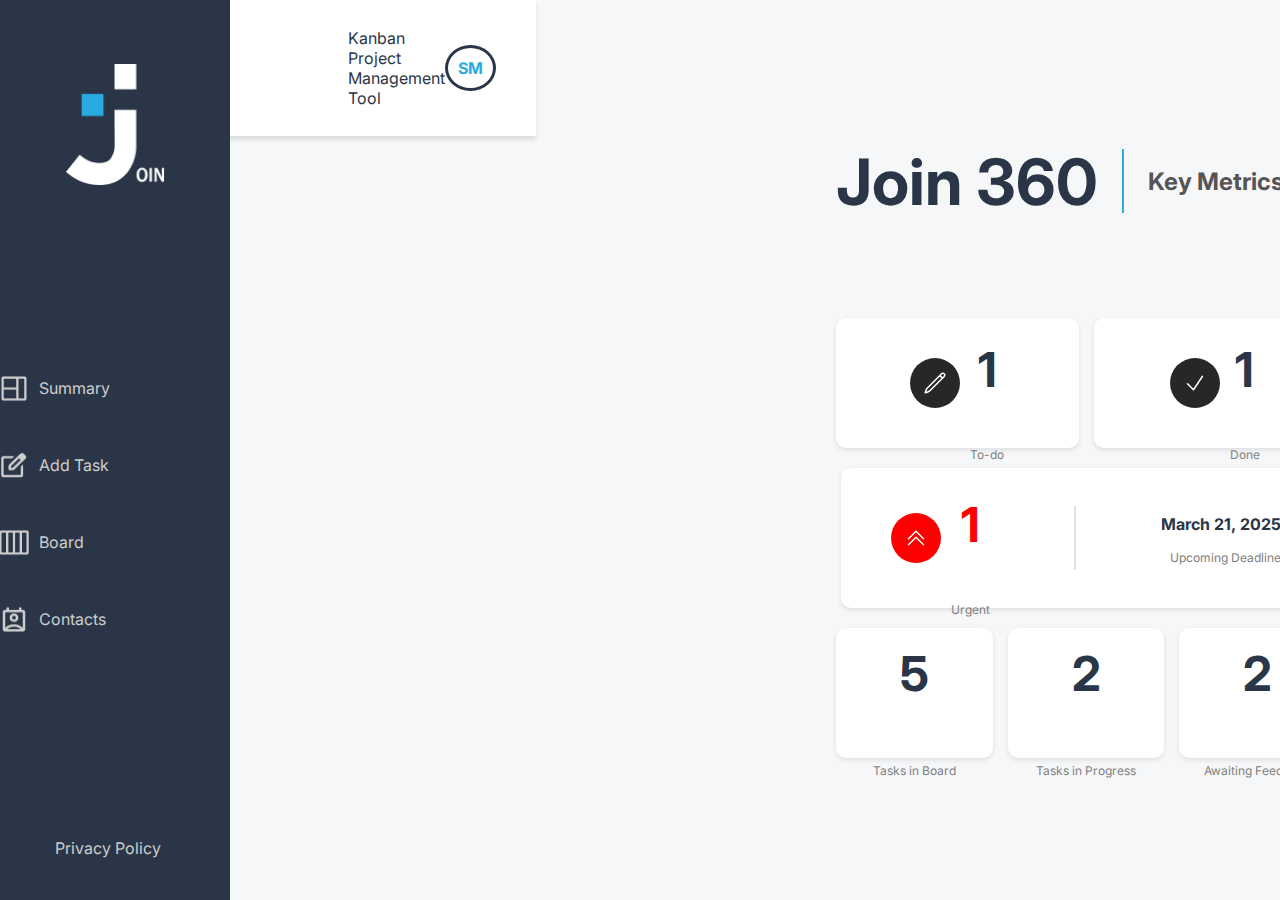
==== index.html @ a73465b0 "minor changes" ====
<!DOCTYPE html>
<html lang="en">
<head>
    <meta charset="UTF-8">
    <meta name="viewport" content="width=device-width, initial-scale=1.0">
    <link rel="stylesheet" href="./css/help.css" />
    <link rel="stylesheet" href="./css/add-task.css" />
    <link rel="stylesheet" href="./css/index.css" />
    <link rel="stylesheet" href="./css/navbar_header.css">
    <link rel="stylesheet" href="./css/global.css">
    <title>Summary user</title>
</head>
<body>
  <header class="header-general">
    <p>Kanban Project Management Tool</p>
    <p>
      <span
        class="header-icon light-blue"
        onclick="showSubMenu();preventBubbling(event)"
        >SM</span
      >
    </p>
    <div id="subMenu" class="subMenu dp-none"></div>
  </header>
    <nav class="frame-3">
        <img
          class="frame-3-icon"
          src="./assets/icons/join-main-logo.png"
          alt="Join Logo"
        />
        <div class="frame-3-menu">
          <div class="menu-btns">
            <img
              class="menu-icon"
              src="./assets/icons/icon-summary.png"
              alt="icon-summary"
            />
            <p>Summary</p>
          </div>
          <div class="menu-btns">
            <img
              class="menu-icon"
              src="./assets/icons/icon-add-task.png"
              alt="icon-add-task"
            />
            <p>Add Task</p>
          </div>
          <div class="menu-btns">
            <img
              class="menu-icon"
              src="./assets/icons/icon-board.png"
              alt="icon-board"
            />
            <p>Board</p>
          </div>
          <div class="menu-btns">
            <img
              class="menu-icon"
              src="./assets/icons/icon-contacts.png"
              alt="icon-contacts"
            />
            <p>Contacts</p>
          </div>
        </div>
        <div class="frame-22">
          <p class="frame-22-btns">Privacy Policy</p>
          <p class="frame-22-btns">Legal Notice</p>
        </div>
      </nav>
      <div class="add-task-content">
      <div  class="flex summary-user-header">
        <div>
            <h1>Join 360</h1>
        </div>
        <div class="span"></div>
        <div>
            <h2>Key Metrics at a Glance</h2>
        </div>
      </div>
      <div class="dashboard-flex">
       <div class="dashboard">
    <div class="row">
        <div class="card">
            <div class="icon"><svg class="svg" xmlns="http://www.w3.org/2000/svg" fill="none" viewBox="0 0 24 24" stroke-width="1.5" stroke="currentColor" class="size-6">
                <path stroke-linecap="round" stroke-linejoin="round" d="m16.862 4.487 1.687-1.688a1.875 1.875 0 1 1 2.652 2.652L6.832 19.82a4.5 4.5 0 0 1-1.897 1.13l-2.685.8.8-2.685a4.5 4.5 0 0 1 1.13-1.897L16.863 4.487Zm0 0L19.5 7.125" />
              </svg>
              </div>
            <div>
                <p class="number">1</p>
                <p class="label">To-do</p>
            </div>
        </div>
        <div class="card">
            <div class="icon"><svg xmlns="http://www.w3.org/2000/svg" fill="none" viewBox="0 0 24 24" stroke-width="1.5" stroke="currentColor" class="size-6">
                <path stroke-linecap="round" stroke-linejoin="round" d="m4.5 12.75 6 6 9-13.5" />
              </svg>
              </div>
            <div>
                <p class="number">1</p>
                <p class="label">Done</p>
            </div>
        </div>
    </div>

    <div class="row">
        <div class="card wide">
            <div class="left">
                <div class="icon-urgent"><svg xmlns="http://www.w3.org/2000/svg" fill="none" viewBox="0 0 24 24" stroke-width="1.5" stroke="currentColor" class="size-6">
                    <path stroke-linecap="round" stroke-linejoin="round" d="m4.5 18.75 7.5-7.5 7.5 7.5" />
                    <path stroke-linecap="round" stroke-linejoin="round" d="m4.5 12.75 7.5-7.5 7.5 7.5" />
                  </svg>
                  </div>
                <div>
                    <p class="number urgent">1</p>
                    <p class="label">Urgent</p>
                </div>
            </div>
            <div class="dashboard-span"></div>
            <div class="right">
                <p class="date">March 21, 2025</p>
                <p class="label">Upcoming Deadline</p>
            </div>
        </div>
    </div>

    <div class="row">
        <div class="card small">
            <p class="number">5</p>
            <p class="label">Tasks in Board</p>
        </div>
        <div class="card small">
            <p class="number">2</p>
            <p class="label">Tasks in Progress</p>
        </div>
        <div class="card small">
            <p class="number">2</p>
            <p class="label">Awaiting Feedback</p>
        </div>
    </div>
</div>
<div class="dashboard-greeting">
<p class="dashboard-p">Good morning,</p>
<p class="dashboard-name">Sofia Müller</p>
</div>
</div>
<script src="./js/global.js"></script>
</body>
</html>
---- css/help.css ----
/* Help Main */

.main-title-img {
  width: 37px;
  height: 37px;
  top: 225px;
  left: 1307px;
}

.main-title-img:hover {
  cursor: pointer;
  transform: scale(1.1);
}

.help-text-content {
  padding: 100px;
  margin: 100px;
  margin-left: 200px;
  padding-top: 50px;
}

.help-title-content {
  display: flex;
  justify-content: space-between;
  align-items: center;
}

h1 {
  font-size: 61px;
}

.nr {
  font-size: 27px;
  font-weight: 700;
}

td:nth-child(1) {
  width: 40px;
}
td {
  vertical-align: top;
  padding: 10px;
}
---- css/add-task.css ----
.add-task-content {
  display: flex;
  flex-direction: column;
  gap: 20px;
  padding: 100px;
  margin-left: 200px;
}

.separator {
  height: 424px;
  width: 0px;
  border: 1px solid #d1d1d1;
}

.add-task-form {
  display: flex;
  justify-content: space-between;
  align-items: flex-start;
  gap: 40px;
}

.add-task-1 {
  display: flex;
  flex-direction: column;
  gap: 30px;
}
.add-task-2 {
  display: flex;
  flex-direction: column;
  justify-content: space-evenly;
  gap: 30px;
}

.add-task-description {
  width: 440px;
  height: 120px;
  border: 1px solid #d1d1d1;
  border-radius: 10px;
  font-family: "Inter", "sans-serif";
  font-size: 18px;
  padding: 20px;
}

.frame-219,
.frame-39 {
  gap: 10px;
}

.assigned-to-section,
.add-category,
.add-subtask {
  display: flex;
  flex-direction: column;
}

.assigned-to-section,
.add-category {
  position: relative;
}

.subtask-img:hover {
  background-color: #0c2e6218;
  border-radius: 50%;
}

input {
  border: 1px solid #d1d1d1;
  border-radius: 10px;
}

.selection {
  font-family: "Inter", sans-serif;
  font-size: 20px;
  border: 1px solid #d1d1d1;
  border-radius: 10px;
  padding: 15px;
}

.selection.placeholder {
  color: #d1d1d1; /* Change this to your desired placeholder color */
}

.selection:not(.placeholder) {
  color: #2a3647; /* Change this to your desired selected option color */
}

.dropdown-img {
  width: 7.21px;
  height: 4.6px;
  position: absolute;
  top: 55px;
  right: 15px;
}
.dropdown-img {
  cursor: pointer;
}

input[type="text"],
input[type="date"] {
  color: #2a3647;
  font-size: 18px;
}

input[type="date"] {
  --webkit-text-fill-color: #d1d1d1;
}
input::placeholder {
  font-family: "Inter", sans-serif;
  font-size: 20px;
  color: #d1d1d1;
}

textarea:focus {
  outline: 2px solid #29abe2;
}

.add-task-content input:focus {
  border-color: #29abe2 !important; /* Change the border color to blue */
  outline: none;
  box-shadow: 0 0 0 1px #29abe2; /* Add a blue outline */
}

input,
textarea::placeholder {
  /* Chrome, Firefox, Opera, Safari 10.1+ */
  font-family: "Inter", sans-serif;
  opacity: 1; /* Firefox */
  font-size: 18px;
  color: #d1d1d1;
  padding: 15px;
}

textarea::placeholder {
  padding: 0px;
}

input,
textarea:-ms-input-placeholder {
  /* Internet Explorer 10-11 */
  font-family: "Inter", sans-serif;
  font-size: 18px;
  color: #d1d1d1;
}

input,
textarea::-ms-input-placeholder {
  /* Microsoft Edge */
  font-family: "Inter", sans-serif;
  font-size: 18px;
  color: #d1d1d1;
}

.frame-219 {
  display: flex;
  flex-direction: column;
}

.select-priority {
  display: flex;
  flex-direction: column;
}

.priority-btns {
  display: flex;
  gap: 16px;
  justify-content: space-evenly;
  width: 440px;
  height: 56px;
}
.priority-btn {
  justify-content: center;
  align-items: center;
  display: flex;
  gap: 8px;
  border-radius: 10px;
  border: 1px solid #d1d1d1;
  padding: 16px 10px 16px 10px;
  width: 136px;
  height: 56px;
}

.priority-img {
  width: 20px;
  height: 14.5px;
}

.priority-btn:hover {
  cursor: pointer;
  box-shadow: 0px 4px 0px 0px #0000001a;
}
.red {
  color: red;
}

.add-subtask-img {
  height: 14px;
  width: 14px;
  position: absolute;
  top: 50px;
  right: 12px;
}

.add-subtask-img:hover {
  cursor: pointer;
}

.add-subtask {
  position: relative;
}

.add-date-img {
  height: 24px;
  width: 24px;
  position: absolute;
  top: 30px;
  right: 20px;
}

.add-date-img:hover {
  cursor: pointer;
}

.add-date {
  position: relative;
}

input[type="date"]::-webkit-calendar-picker-indicator {
  background: url(/assets/icons/calendar.svg);
  cursor: pointer;
}

.dp-none {
  display: none;
}

.cancel-task-img,
.accept-task-img {
  height: 22px;
  width: 22px;
  cursor: pointer;
}

.small-separator {
  height: 24px;
  width: 0px;
  border: 1px solid #d1d1d1;
}

.cancel-or-accept {
  display: flex;
  position: absolute;
  top: 45px;
  right: 10px;
  gap: 4px;
}

.form-footer {
  display: flex;
  justify-content: space-between;
  align-items: flex-end;
}
.form-btns {
  display: flex;
  gap: 16px;
}

.form-btn {
  display: flex;
  justify-content: center;
  align-items: center;
  gap: 5px;
  border-radius: 10px;
  padding: 16px;
  font-size: 21px;
}
.form-btn-img {
  width: 24px;
  height: 24px;
}

.clear-hover {
  width: 24px;
  height: 24px;
}
.form-btn:hover {
  cursor: pointer;
  box-shadow: 0px 4px 0px 0px #0000001a;
}
.clear-btn {
  display: flex;
  border: 1px solid #2a3647;
}
.clear-btn:hover {
  color: #29abe2;
  border: 1px solid #29abe2;
}
.create-btn {
  color: #ffffff;
  display: flex;
  background-color: #2a3647;
  transition: background-color 100ms ease-in-out;
}
.create-btn:hover {
  background-color: #29abe2;
}

.added-to-board-msg {
  display: flex;
  justify-content: space-evenly;
  align-items: center;
  background-color: #2a3647;
  color: #ffffff;
  border-radius: 20px;
  width: 326px;
  height: 74px;
  box-shadow: 0px 4px 0px 0px rgb(0, 0, 0, 0.1);
  position: fixed;
  left: 50vw;
  top: 50%;
  transform: translate(-50%, -50%);
  animation: myanimation 0.15s forwards;
  z-index: 9999; /* Animation duration and forwards to keep the end position */
}

@keyframes myanimation {
  0% {
    transform: translate(
      -50%,
      100vh
    ); /* Start from the bottom of the viewport */
  }
  100% {
    transform: translate(-50%, -50%); /* Move to the middle of the viewport */
  }
}

.drop-down-contact-list {
  width: 440px;
  height: 180px;
  position: absolute;
  background-color: #ffffff;
  top: 82px;
  z-index: 9999;
  border-radius: 10px;
  overflow-y: scroll;
}

.contact,
.category {
  display: flex;
  align-items: center;
  justify-content: space-between;
  gap: 20px;
}

.contactListElement:hover,
.categoryListElement:hover {
  background-color: #d1d1d1;
  cursor: pointer;
}

.contactListElement,
.categoryListElement {
  background-color: white;
  color: black;
  display: flex;
  align-items: center;
  justify-content: space-between;
  padding: 2px 38px 2px 18px;
  border-radius: 8px;
}
.categoryListElement {
  height: 44px;
}

.avatar {
  background-color: #29abe2;
  border: 2px solid white;
  color: white;
}

.contact span:nth-of-type(1) {
  display: flex;
  justify-content: center;
  align-items: center;
  width: 40px;
  height: 40px;
  padding: 0;
  border-radius: 50%;
}

#selected-avatars {
  display: flex;
  gap: 6px;
}
.selected-avatar {
  display: flex;
  justify-content: center;
  align-items: center;
  color: white;
  background-color: #29abe2;
  width: 18px;
  height: 18px;
  border-radius: 50%;
  padding: 16px;
  font-size: 13px;
}

.drop-down-category-list {
  width: 440px;
  height: 120px;
  position: absolute;
  background-color: #ffffff;
  top: 82px;
  z-index: 9999;
  border-radius: 10px;
  overflow-y: scroll;
}

.requiredText {
  font-size: 13px;
}
---- css/index.css ----
body {
  background-color: rgb(246, 245, 245);
}

header {
  background-color: white;
}

h1 {
  font-size: 64px;
}

h2 {
  color: rgb(86, 84, 84);
}

.flex {
  display: flex;
}

.span {
  height: 64px;
  width: 2px;
  background-color: rgb(45, 172, 228);
  margin: 0 24px 0 24px;
}

.summary-user-header {
  align-items: center;
}

.dashboard {
  display: flex;
  flex-direction: column;
  align-items: center;
  width: 500px;
  height: 300px;
  gap: 20px;
  margin-top: 32px;
}

.row {
  display: flex;
  justify-content: center;
  gap: 15px;
  width: 100%;
}

.card {
  display: flex;
  align-items: center;
  background: white;
  padding: 15px;
  border-radius: 10px;
  box-shadow: 0 2px 5px rgba(0, 0, 0, 0.1);
  width: 215px;
  height: 100px;
  justify-content: center;
}

.card.wide {
  width: 450px;
  justify-content: space-around;
  padding: 20px;
}

.card.small {
  max-width: 140px;
  display: flex;
  flex-direction: column;
}

.left {
  display: flex;
  align-items: center;
}

.right {
  text-align: right;
}

.icon {
  width: 50px;
  height: 50px;
  display: flex;
  align-items: center;
  justify-content: center;
  font-size: 18px;
  background: #272727;
  border-radius: 50%;
  margin-right: 10px;
}

.number {
  font-size: 48px;
  font-weight: bold;
  text-align: center;
}

.label {
  font-size: 12px;
  color: gray;
}

.urgent {
  color: red;
}

.date {
  font-weight: bold;
}

.dashboard-flex {
  display: flex;
  align-items: center;
}

.dashboard-p {
  font-size: 36px;
  font-weight: bold;
}

.dashboard-name {
  color: rgb(37, 150, 190);
  font-size: 48px;
  font-weight: bold;
}

.dashboard-span {
  height: 64px;
  width: 2px;
  background-color: rgb(224, 224, 224);
  margin: 0 24px 0 24px;
}

.dashboard-greeting {
  margin-left: 32px;
}

svg {
  height: 24px;
  color: white;
}

.icon-urgent {
  width: 50px;
  height: 50px;
  display: flex;
  align-items: center;
  justify-content: center;
  font-size: 18px;
  background: red;
  border-radius: 50%;
  margin-right: 10px;
}
---- css/navbar_header.css ----
/* Navbar */

.frame-3 {
  width: 230px;
  background-color: #2a3647;
  display: flex;
  flex-direction: column;
  align-items: center;
  justify-content: space-between;
  position: fixed;
  top: 0;
  height: 100vh;
  padding-top: 64px;
  padding-bottom: 64px;
}

.frame-3-icon {
  width: 100px;
  height: 121px;
}

.frame-3-menu {
  display: flex;
  flex-direction: column;
  gap: 15px;
}

.menu-btns {
  display: flex;
  align-items: center;
  gap: 10px;
  color: #cdcdcd;
  height: 46px;
  width: 232px;
  padding: 8px 56px;
}

.menu-btns:hover {
  cursor: pointer;
  background-color: #3e5779;
}

.menu-icon {
  width: 30px;
  height: 30px;
}

.frame-22 {
  width: 100%;
  display: flex;
  flex-direction: column;
  align-items: center;
  gap: 8px;
}
.frame-22-btns {
  width: 121px;
  height: 35px;
  color: #cdcdcd;
}

.frame-22-btns:hover {
  cursor: pointer;
  color: #29abe2;
  transform: scale(1.05);
  font-weight: 700;
}

.subMenu {
  background-color: #2a3647;
  width: 150px;
  height: 158px;
  position: absolute;
  top: 110px;
  right: 40px;
  border-top-left-radius: 20px;
  border-bottom-right-radius: 20px;
  border-bottom-left-radius: 20px;
  padding: 10px;
  display: flex;
  flex-direction: column;
  justify-content: space-around;
}

.subMenu-btns {
  padding: 10px;
  color: #cdcdcd;
}
.subMenu-btns:hover {
  cursor: pointer;
  background-color: #2a3d59;
}

.dp-none {
  display: none;
}

.subMenu {
  animation-duration: 0.25s;
  animation-name: slide-in;
}

@keyframes slide-in {
  from {
    top: 110px;
    right: -280px;
  }

  to {
    top: 110px;
    right: 40px;
  }
}

/* Header  */

.header-general {
  display: flex;
  justify-content: space-between;
  height: 96px;
  padding: 20px 40px 20px 348px;
  align-items: center;
  box-shadow: 0px 4px 4px 0px rgba(0, 0, 0, 0.1);
}

.header-icon {
  border: 3px solid #2a3647;
  border-radius: 50%;
  padding: 10px;
  font-weight: 700;
}

.header-icon:hover {
  cursor: pointer;
  background-color: #7d7f8149;
}

.light-blue {
  color: #29abe2;
}

.header-left {
  display: flex;
  align-items: center;
  gap: 20px;
}

.help-icon {
  width: 20px;
  height: 20px;
}

.help-icon:hover {
  cursor: pointer;
  transform: scale(1.1);
}
---- css/global.css ----
/* global.css – Gemeinsame Stile für alle Seiten */

@import url("https://fonts.googleapis.com/css2?family=Inter:wght@400;600;700&display=swap");
@import url("https://cdnjs.cloudflare.com/ajax/libs/font-awesome/6.4.0/css/all.min.css");

body {
  margin: 0;
  font-family: "Inter", sans-serif;
  display: flex;
  height: 100vh;
  background-color: #f6f7f8;
  color: #2a3647;
}

.sidebar {
  width: 232px;
  background-color: #2a3647;
  color: white;
  display: flex;
  flex-direction: column;
  justify-content: space-between;
  padding: 32px 24px;
  position: fixed;
  height: 100vh;
}

.sidebar .logo {
  font-size: 48px;
  font-weight: bold;
  line-height: 0.9;
}

.sidebar nav {
  display: flex;
  flex-direction: column;
  gap: 24px;
  margin-top: 80px;
}

.sidebar nav a {
  text-decoration: none;
  color: white;
  font-size: 16px;
  padding: 8px 0 8px 16px;
  border-left: 4px solid transparent;
  transition: all 0.2s ease-in-out;
  display: flex;
  align-items: center;
  gap: 8px;
}

.sidebar nav a:hover,
.sidebar nav a.active {
  color: #29abe2;
  border-left: 4px solid #29abe2;
  background-color: rgba(255, 255, 255, 0.05);
}

.sidebar nav .icon {
  width: 20px;
  height: 20px;
  font-size: 20px;
}

.sidebar .legal {
  display: flex;
  flex-direction: column;
  gap: 8px;
}

.sidebar .legal a {
  color: white;
  font-size: 12px;
  text-decoration: none;
  opacity: 0.6;
}

.main-content {
  margin-left: 296px; /* 232px (Sidebar-Breite) + 64px (Abstand) */
  flex: 1;
  display: flex;
  flex-direction: column;
  height: 100vh;
  overflow-x: hidden;
}

.topbar {
  display: flex;
  justify-content: space-between;
  align-items: center;
  padding: 24px 64px; /* Angepasster Padding für mehr Abstand */
  border-bottom: 1px solid #ddd;
  background-color: white;
}

.header-content {
  display: flex;
  flex-direction: column;
}

.header-label {
  font-size: 14px;
  color: #4a4a4a;
}

.topbar h1 {
  font-size: 32px;
  font-weight: 700;
  margin: 0;
}

.modal {
  position: fixed;
  inset: 0;
  background-color: rgba(0, 0, 0, 0.3);
  display: flex;
  align-items: center;
  justify-content: center;
}

.modal.hidden {
  display: none;
}

.modal-content {
  background-color: white;
  border-radius: 12px;
  padding: 32px;
  width: 500px;
  box-shadow: 0 8px 16px rgba(0, 0, 0, 0.2);
}

.modal-content button {
  cursor: pointer;
  border: unset; /* Checklist: Kein Standard-Border */
}

.user-badge {
  color: white;
  border-radius: 50%;
  width: 40px;
  height: 40px;
  display: flex;
  justify-content: center;
  align-items: center;
  font-size: 16px;
}

.user-badge.large {
  width: 60px;
  height: 60px;
  font-size: 24px;
}

/* Farben für User-Badges basierend auf Anfangsbuchstaben */
.user-badge.a {
  background-color: #ff6f61;
}
.user-badge.b {
  background-color: #6b5b95;
}
.user-badge.c {
  background-color: #88b04b;
}
.user-badge.d {
  background-color: #f7cac9;
}
.user-badge.e {
  background-color: #92a8d1;
}
.user-badge.f {
  background-color: #f4a261;
}
.user-badge.g {
  background-color: #955251;
}
.user-badge.h {
  background-color: #b565a7;
}
.user-badge.i {
  background-color: #009b77;
}
.user-badge.j {
  background-color: #dd4124;
}
.user-badge.k {
  background-color: #45b8ac;
}
.user-badge.l {
  background-color: #efc050;
}
.user-badge.m {
  background-color: #5b5ea6;
}
.user-badge.n {
  background-color: #9b2335;
}
.user-badge.o {
  background-color: #dfcfbe;
}
.user-badge.p {
  background-color: #55b4b0;
}
.user-badge.q {
  background-color: #e15d44;
}
.user-badge.r {
  background-color: #7fcdcd;
}
.user-badge.s {
  background-color: #bc243c;
}
.user-badge.t {
  background-color: #c3447a;
}
.user-badge.u {
  background-color: #98b4d4;
}
.user-badge.v {
  background-color: #f7b7a3;
}
.user-badge.w {
  background-color: #6a5acd;
}
.user-badge.x {
  background-color: #e6b800;
}
.user-badge.y {
  background-color: #5e2a84;
}
.user-badge.z {
  background-color: #d4a5a5;
}

/* Responsiveness */
@media (max-width: 768px) {
  .sidebar {
    width: 100%;
    height: auto;
    position: relative;
  }

  .main-content {
    margin-left: 0;
  }
}
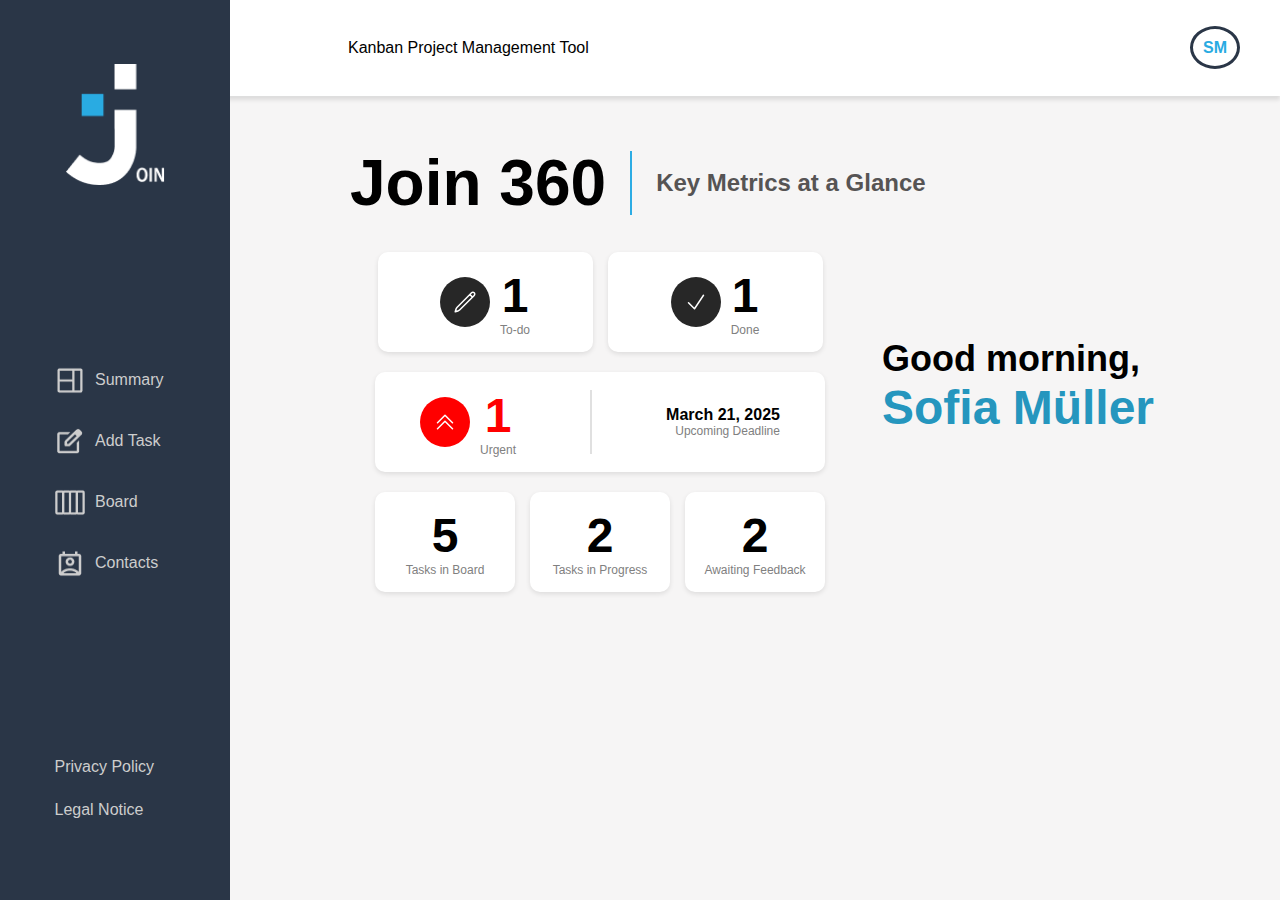
==== commit 27d9b6d4: "Überarbeitung Header/Sidebar und index.html" ====
--- a/index.html
+++ b/index.html
@@ -3,14 +3,12 @@
 <head>
     <meta charset="UTF-8">
     <meta name="viewport" content="width=device-width, initial-scale=1.0">
-    <link rel="stylesheet" href="./css/help.css" />
-    <link rel="stylesheet" href="./css/add-task.css" />
-    <link rel="stylesheet" href="./css/index.css" />
     <link rel="stylesheet" href="./css/navbar_header.css">
-    <link rel="stylesheet" href="./css/global.css">
+    <link rel="stylesheet" href="./css/global_Dora.css">
+    <link rel="stylesheet" href="./css/index.css">
     <title>Summary user</title>
 </head>
-<body>
+<body onload="loadData()">
   <header class="header-general">
     <p>Kanban Project Management Tool</p>
     <p>
@@ -29,31 +27,31 @@
           alt="Join Logo"
         />
         <div class="frame-3-menu">
-          <div class="menu-btns">
+          <a href="index.html"><div class="menu-btns">
             <img
               class="menu-icon"
               src="./assets/icons/icon-summary.png"
               alt="icon-summary"
             />
             <p>Summary</p>
-          </div>
-          <div class="menu-btns">
+          </div></a>
+          <a href="add-task.html"><div class="menu-btns">
             <img
               class="menu-icon"
               src="./assets/icons/icon-add-task.png"
               alt="icon-add-task"
             />
             <p>Add Task</p>
-          </div>
-          <div class="menu-btns">
+          </div></a>
+          <a href="board.html"><div class="menu-btns">
             <img
               class="menu-icon"
               src="./assets/icons/icon-board.png"
               alt="icon-board"
             />
             <p>Board</p>
-          </div>
-          <div class="menu-btns">
+          </div></a>
+          <a href="contacts.html"><div class="menu-btns">
             <img
               class="menu-icon"
               src="./assets/icons/icon-contacts.png"
@@ -61,10 +59,10 @@
             />
             <p>Contacts</p>
           </div>
-        </div>
+        </div></a>
         <div class="frame-22">
-          <p class="frame-22-btns">Privacy Policy</p>
-          <p class="frame-22-btns">Legal Notice</p>
+          <a href="privacy-policy.html"><p class="frame-22-btns">Privacy Policy</p></a>
+          <a href="legal-notice.html"><p class="frame-22-btns">Legal Notice</p></a>
         </div>
       </nav>
       <div class="add-task-content">
@@ -143,6 +141,6 @@
 <p class="dashboard-name">Sofia Müller</p>
 </div>
 </div>
-<script src="./js/global.js"></script>
+<script src="./js/index.js"></script>
 </body>
 </html>
--- a/css/navbar_header.css
+++ b/css/navbar_header.css
@@ -117,6 +117,7 @@
   display: flex;
   justify-content: space-between;
   height: 96px;
+  width: 100%;
   padding: 20px 40px 20px 348px;
   align-items: center;
   box-shadow: 0px 4px 4px 0px rgba(0, 0, 0, 0.1);
--- a/css/global_Dora.css
+++ b/css/global_Dora.css
@@ -0,0 +1,75 @@
+/* @font-face {
+  font-family: "Inter";
+  src: url(/fonts/Inter/Inter_18pt-Regular.ttf);
+} */
+
+* {
+  scroll-behavior: smooth;
+  box-sizing: border-box;
+  margin: 0;
+  text-decoration: none;
+}
+
+html,
+body {
+  height: 100%;
+  margin: 0;
+}
+
+body {
+  font-family: "Inter", sans-serif;
+  height: 100vh;
+  overflow-x: hidden;
+}
+
+h1 {
+  font-size: 61px;
+}
+
+/*General - Submenu*/
+
+.subMenu {
+  background-color: #2a3647;
+  width: 150px;
+  height: 158px;
+  position: absolute;
+  top: 110px;
+  right: 40px;
+  border-top-left-radius: 20px;
+  border-bottom-right-radius: 20px;
+  border-bottom-left-radius: 20px;
+  padding: 10px;
+  display: flex;
+  flex-direction: column;
+  justify-content: space-around;
+}
+
+.subMenu-btns {
+  padding: 10px;
+  color: #cdcdcd;
+}
+.subMenu-btns:hover {
+  cursor: pointer;
+  background-color: #2a3d59;
+}
+
+.dp-none {
+  display: none;
+}
+
+.subMenu {
+  animation-duration: 0.25s;
+  animation-name: menu;
+}
+
+@keyframes menu {
+  from {
+    top: 110px;
+    right: -280px;
+  }
+
+  to {
+    top: 110px;
+    right: 40px;
+  }
+}
--- a/css/index.css
+++ b/css/index.css
@@ -1,155 +1,161 @@
 body {
-  background-color: rgb(246, 245, 245);
-}
+     background-color: rgb(246, 245, 245);
+ }
+ 
+ header {
+     background-color: white;
+ }
+ 
+ h1 {
+     font-size: 64px;
+ }
+ 
+ h2 {
+     color: rgb(86, 84, 84);
+ }
+ 
+ .flex {
+     display: flex;
+ }
+ 
+ .span {
+     height: 64px;
+     width: 2px;
+     background-color: rgb(45,172,228);
+     margin: 0 24px 0 24px;
+ }
+ 
+ .summary-user-header {
+     align-items: center;
+ }
+ 
+ .dashboard {
+     display: flex;
+     flex-direction: column;
+     align-items: center;
+     width: 500px;
+     height: 300px;
+     gap: 20px;
+     margin-top: 32px;
+ }
 
-header {
-  background-color: white;
-}
-
-h1 {
-  font-size: 64px;
-}
-
-h2 {
-  color: rgb(86, 84, 84);
-}
-
-.flex {
-  display: flex;
-}
-
-.span {
-  height: 64px;
-  width: 2px;
-  background-color: rgb(45, 172, 228);
-  margin: 0 24px 0 24px;
-}
-
-.summary-user-header {
-  align-items: center;
-}
-
-.dashboard {
-  display: flex;
-  flex-direction: column;
-  align-items: center;
-  width: 500px;
-  height: 300px;
-  gap: 20px;
-  margin-top: 32px;
-}
-
-.row {
-  display: flex;
-  justify-content: center;
-  gap: 15px;
-  width: 100%;
-}
-
-.card {
-  display: flex;
-  align-items: center;
-  background: white;
-  padding: 15px;
-  border-radius: 10px;
-  box-shadow: 0 2px 5px rgba(0, 0, 0, 0.1);
-  width: 215px;
-  height: 100px;
-  justify-content: center;
-}
-
-.card.wide {
-  width: 450px;
-  justify-content: space-around;
-  padding: 20px;
-}
-
-.card.small {
-  max-width: 140px;
-  display: flex;
-  flex-direction: column;
-}
-
-.left {
-  display: flex;
-  align-items: center;
-}
-
-.right {
-  text-align: right;
-}
-
-.icon {
-  width: 50px;
-  height: 50px;
-  display: flex;
-  align-items: center;
-  justify-content: center;
-  font-size: 18px;
-  background: #272727;
-  border-radius: 50%;
-  margin-right: 10px;
-}
-
-.number {
-  font-size: 48px;
-  font-weight: bold;
-  text-align: center;
-}
-
-.label {
-  font-size: 12px;
-  color: gray;
-}
-
-.urgent {
-  color: red;
-}
-
-.date {
-  font-weight: bold;
-}
-
-.dashboard-flex {
-  display: flex;
-  align-items: center;
-}
-
-.dashboard-p {
-  font-size: 36px;
-  font-weight: bold;
-}
-
-.dashboard-name {
-  color: rgb(37, 150, 190);
-  font-size: 48px;
-  font-weight: bold;
-}
-
-.dashboard-span {
-  height: 64px;
-  width: 2px;
-  background-color: rgb(224, 224, 224);
-  margin: 0 24px 0 24px;
-}
-
-.dashboard-greeting {
-  margin-left: 32px;
-}
-
-svg {
-  height: 24px;
-  color: white;
-}
-
-.icon-urgent {
-  width: 50px;
-  height: 50px;
-  display: flex;
-  align-items: center;
-  justify-content: center;
-  font-size: 18px;
-  background: red;
-  border-radius: 50%;
-  margin-right: 10px;
-}
+ .add-task-content {
+  margin-left: 350px;
+  margin-top: 50px;
+ }
+ 
+ .row {
+     display: flex;
+     justify-content: center;
+     gap: 15px;
+     width: 100%;
+ }
+ 
+ .card {
+     display: flex;
+     align-items: center;
+     background: white;
+     padding: 15px;
+     border-radius: 10px;
+     box-shadow: 0 2px 5px rgba(0, 0, 0, 0.1);
+     width: 215px;
+     height: 100px;
+     justify-content: center;
+ }
+ 
+ .card.wide {
+     width: 450px;
+     justify-content: space-around;
+     padding: 20px;
+ }
+ 
+ .card.small {
+     max-width: 140px;
+     display: flex;
+     flex-direction: column;
+ }
+ 
+ .left {
+     display: flex;
+     align-items: center;
+ }
+ 
+ .right {
+     text-align: right;
+ }
+ 
+ .icon {
+     width: 50px;
+     height: 50px;
+     display: flex;
+     align-items: center;
+     justify-content: center;
+     font-size: 18px;
+     background: #272727;
+     border-radius: 50%;
+     margin-right: 10px;
+ }
+ 
+ .number {
+     font-size: 48px;
+     font-weight: bold;
+     text-align: center;
+ }
+ 
+ .label {
+     font-size: 12px;
+     color: gray;
+ }
+ 
+ .urgent {
+     color: red;
+ }
+ 
+ .date {
+     font-weight: bold;
+ }
+ 
+ .dashboard-flex {
+     display: flex;
+     align-items: center;
+ 
+ }
+ 
+ .dashboard-p {
+     font-size: 36px;
+     font-weight: bold;
+ }
+ 
+ .dashboard-name {
+     color: rgb(37, 150, 190);
+     font-size: 48px;
+     font-weight: bold
+ }
+ 
+ .dashboard-span {
+     height: 64px;
+     width: 2px;
+     background-color: rgb(224, 224, 224);
+     margin: 0 24px 0 24px;
+ }
+ 
+ .dashboard-greeting {
+     margin-left: 32px;
+ }
+ 
+ svg {
+     height: 24px;
+     color: white;
+ }
+ 
+ .icon-urgent {
+     width: 50px;
+     height: 50px;
+     display: flex;
+     align-items: center;
+     justify-content: center;
+     font-size: 18px;
+     background: red;
+     border-radius: 50%;
+     margin-right: 10px;
+ }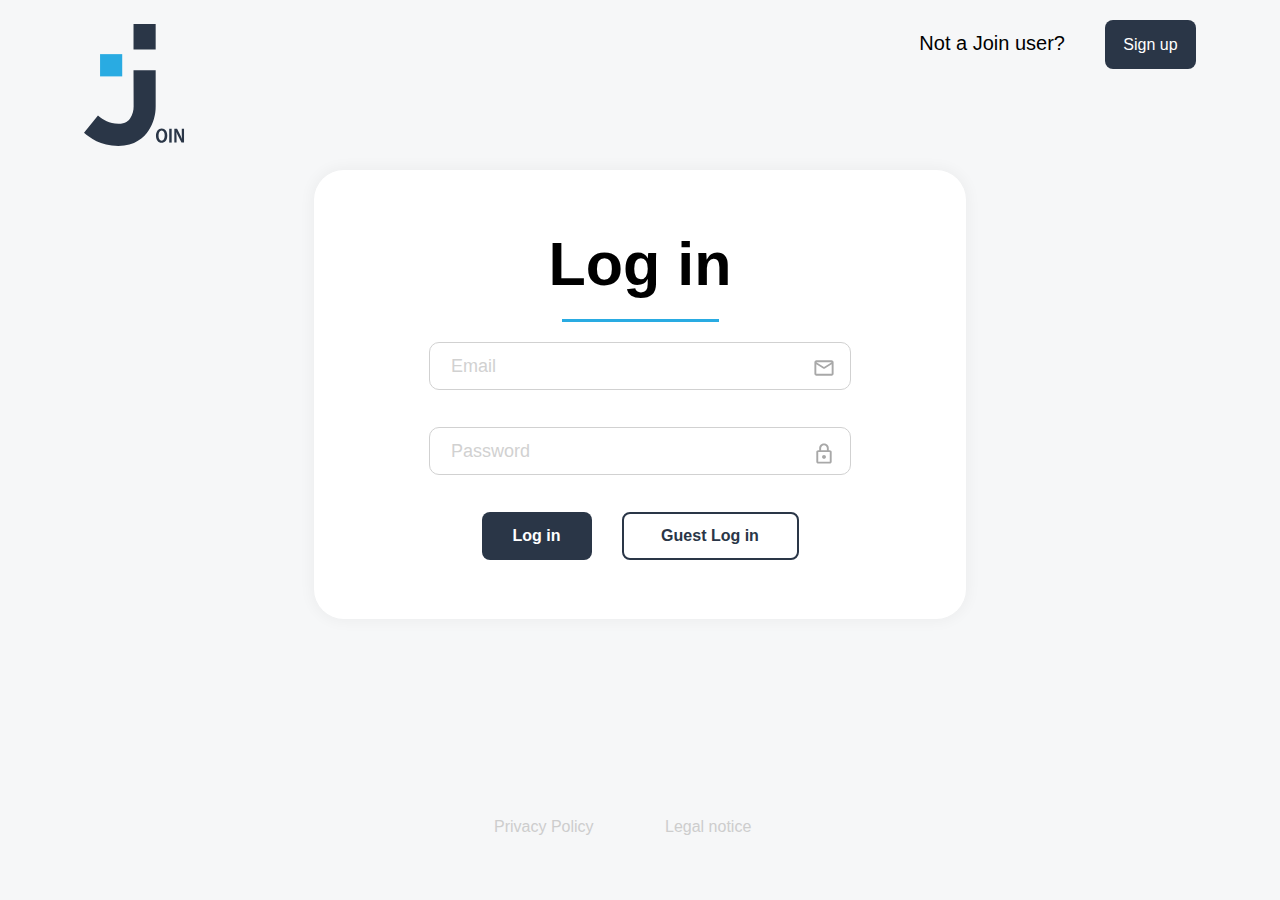
==== commit ae0f7600: "login.html changed to index.html" ====
--- a/index.html
+++ b/index.html
@@ -1,146 +1,82 @@
 <!DOCTYPE html>
 <html lang="en">
-<head>
-    <meta charset="UTF-8">
-    <meta name="viewport" content="width=device-width, initial-scale=1.0">
-    <link rel="stylesheet" href="./css/navbar_header.css">
-    <link rel="stylesheet" href="./css/global_Dora.css">
-    <link rel="stylesheet" href="./css/index.css">
-    <title>Summary user</title>
-</head>
-<body onload="loadData()">
-  <header class="header-general">
-    <p>Kanban Project Management Tool</p>
-    <p>
-      <span
-        class="header-icon light-blue"
-        onclick="showSubMenu();preventBubbling(event)"
-        >SM</span
-      >
-    </p>
-    <div id="subMenu" class="subMenu dp-none"></div>
-  </header>
-    <nav class="frame-3">
-        <img
-          class="frame-3-icon"
-          src="./assets/icons/join-main-logo.png"
-          alt="Join Logo"
-        />
-        <div class="frame-3-menu">
-          <a href="index.html"><div class="menu-btns">
-            <img
-              class="menu-icon"
-              src="./assets/icons/icon-summary.png"
-              alt="icon-summary"
-            />
-            <p>Summary</p>
-          </div></a>
-          <a href="add-task.html"><div class="menu-btns">
-            <img
-              class="menu-icon"
-              src="./assets/icons/icon-add-task.png"
-              alt="icon-add-task"
-            />
-            <p>Add Task</p>
-          </div></a>
-          <a href="board.html"><div class="menu-btns">
-            <img
-              class="menu-icon"
-              src="./assets/icons/icon-board.png"
-              alt="icon-board"
-            />
-            <p>Board</p>
-          </div></a>
-          <a href="contacts.html"><div class="menu-btns">
-            <img
-              class="menu-icon"
-              src="./assets/icons/icon-contacts.png"
-              alt="icon-contacts"
-            />
-            <p>Contacts</p>
+  <head>
+    <meta charset="UTF-8" />
+    <meta name="viewport" content="width=device-width, initial-scale=1.0" />
+    <title>Login</title>
+    <link rel="stylesheet" href="./css/global_Dora.css" />
+    <link rel="stylesheet" href="./css/index.css" />
+  </head>
+  <body onload="init()">
+    <div class="content">
+      <header class="header-login">
+        <img src="./assets/icons/join-logo-blue.svg" alt="Join Logo Blue" />
+        <div class="header-login-signup">
+          <p class="signup-1">Not a Join user?</p>
+          <a href="./sign-up.html"><span class="signup-2">Sign up</span></a>
+        </div>
+      </header>
+      <main>
+        <div class="login-window">
+          <h1>Log in</h1>
+          <div class="login-separator"></div>
+          <div class="login-inputs">
+            <div class="login-input-email">
+              <input
+                oninput="removeErrorMsgs('error-email', 'email');removeErrorMsgs('wrong-email', 'password');"
+                id="email"
+                class="email"
+                type="email"
+                placeholder="Email"
+              />
+              <img
+                class="login-input-imgs mail-img"
+                src="./assets/icons/mail.svg"
+                alt=""
+              />
+              <p id="error-email" class="error-msg dp-none">
+                Please enter your email
+              </p>
+              <p id="wrong-email" class="error-msg dp-none">Wrong email</p>
+            </div>
+            <div class="login-input-pw">
+              <input
+                oninput="removeErrorMsgs('error-password', 'password'); removeErrorMsgs('wrong-password', 'password');"
+                id="password"
+                class="password"
+                type="password"
+                placeholder="Password"
+              />
+              <img
+                class="login-input-imgs pw-img"
+                src="./assets/icons/lock.svg"
+                alt=""
+              />
+              <p id="error-password" class="error-msg dp-none">
+                Please enter your password
+              </p>
+              <p id="wrong-password" class="error-msg dp-none">
+                Wrong password
+              </p>
+            </div>
           </div>
-        </div></a>
-        <div class="frame-22">
-          <a href="privacy-policy.html"><p class="frame-22-btns">Privacy Policy</p></a>
-          <a href="legal-notice.html"><p class="frame-22-btns">Legal Notice</p></a>
+          <div class="login-btns">
+            <div class="login-btn" onclick="loginUser()">Log in</div>
+            <div class="guest-login-btn">Guest Log in</div>
+          </div>
         </div>
-      </nav>
-      <div class="add-task-content">
-      <div  class="flex summary-user-header">
-        <div>
-            <h1>Join 360</h1>
+      </main>
+      <footer class="footer-login">
+        <div class="footer-btns">
+          <a href="./privacy-policy.html"
+            ><div class="footer-btn">Privacy Policy</div></a
+          >
+          <a href="./legal-notice.html"
+            ><div class="footer-btn">Legal notice</div></a
+          >
         </div>
-        <div class="span"></div>
-        <div>
-            <h2>Key Metrics at a Glance</h2>
-        </div>
-      </div>
-      <div class="dashboard-flex">
-       <div class="dashboard">
-    <div class="row">
-        <div class="card">
-            <div class="icon"><svg class="svg" xmlns="http://www.w3.org/2000/svg" fill="none" viewBox="0 0 24 24" stroke-width="1.5" stroke="currentColor" class="size-6">
-                <path stroke-linecap="round" stroke-linejoin="round" d="m16.862 4.487 1.687-1.688a1.875 1.875 0 1 1 2.652 2.652L6.832 19.82a4.5 4.5 0 0 1-1.897 1.13l-2.685.8.8-2.685a4.5 4.5 0 0 1 1.13-1.897L16.863 4.487Zm0 0L19.5 7.125" />
-              </svg>
-              </div>
-            <div>
-                <p class="number">1</p>
-                <p class="label">To-do</p>
-            </div>
-        </div>
-        <div class="card">
-            <div class="icon"><svg xmlns="http://www.w3.org/2000/svg" fill="none" viewBox="0 0 24 24" stroke-width="1.5" stroke="currentColor" class="size-6">
-                <path stroke-linecap="round" stroke-linejoin="round" d="m4.5 12.75 6 6 9-13.5" />
-              </svg>
-              </div>
-            <div>
-                <p class="number">1</p>
-                <p class="label">Done</p>
-            </div>
-        </div>
+      </footer>
     </div>
-
-    <div class="row">
-        <div class="card wide">
-            <div class="left">
-                <div class="icon-urgent"><svg xmlns="http://www.w3.org/2000/svg" fill="none" viewBox="0 0 24 24" stroke-width="1.5" stroke="currentColor" class="size-6">
-                    <path stroke-linecap="round" stroke-linejoin="round" d="m4.5 18.75 7.5-7.5 7.5 7.5" />
-                    <path stroke-linecap="round" stroke-linejoin="round" d="m4.5 12.75 7.5-7.5 7.5 7.5" />
-                  </svg>
-                  </div>
-                <div>
-                    <p class="number urgent">1</p>
-                    <p class="label">Urgent</p>
-                </div>
-            </div>
-            <div class="dashboard-span"></div>
-            <div class="right">
-                <p class="date">March 21, 2025</p>
-                <p class="label">Upcoming Deadline</p>
-            </div>
-        </div>
-    </div>
-
-    <div class="row">
-        <div class="card small">
-            <p class="number">5</p>
-            <p class="label">Tasks in Board</p>
-        </div>
-        <div class="card small">
-            <p class="number">2</p>
-            <p class="label">Tasks in Progress</p>
-        </div>
-        <div class="card small">
-            <p class="number">2</p>
-            <p class="label">Awaiting Feedback</p>
-        </div>
-    </div>
-</div>
-<div class="dashboard-greeting">
-<p class="dashboard-p">Good morning,</p>
-<p class="dashboard-name">Sofia Müller</p>
-</div>
-</div>
-<script src="./js/index.js"></script>
-</body>
+    <script src="./js/index.js"></script>
+  </body>
 </html>
--- a/css/index.css
+++ b/css/index.css
@@ -1,161 +1,219 @@
-body {
-     background-color: rgb(246, 245, 245);
- }
- 
- header {
-     background-color: white;
- }
- 
- h1 {
-     font-size: 64px;
- }
- 
- h2 {
-     color: rgb(86, 84, 84);
- }
- 
- .flex {
-     display: flex;
- }
- 
- .span {
-     height: 64px;
-     width: 2px;
-     background-color: rgb(45,172,228);
-     margin: 0 24px 0 24px;
- }
- 
- .summary-user-header {
-     align-items: center;
- }
- 
- .dashboard {
-     display: flex;
-     flex-direction: column;
-     align-items: center;
-     width: 500px;
-     height: 300px;
-     gap: 20px;
-     margin-top: 32px;
- }
-
- .add-task-content {
-  margin-left: 350px;
-  margin-top: 50px;
- }
- 
- .row {
-     display: flex;
-     justify-content: center;
-     gap: 15px;
-     width: 100%;
- }
- 
- .card {
-     display: flex;
-     align-items: center;
-     background: white;
-     padding: 15px;
-     border-radius: 10px;
-     box-shadow: 0 2px 5px rgba(0, 0, 0, 0.1);
-     width: 215px;
-     height: 100px;
-     justify-content: center;
- }
- 
- .card.wide {
-     width: 450px;
-     justify-content: space-around;
-     padding: 20px;
- }
- 
- .card.small {
-     max-width: 140px;
-     display: flex;
-     flex-direction: column;
- }
- 
- .left {
-     display: flex;
-     align-items: center;
- }
- 
- .right {
-     text-align: right;
- }
- 
- .icon {
-     width: 50px;
-     height: 50px;
-     display: flex;
-     align-items: center;
-     justify-content: center;
-     font-size: 18px;
-     background: #272727;
-     border-radius: 50%;
-     margin-right: 10px;
- }
- 
- .number {
-     font-size: 48px;
-     font-weight: bold;
-     text-align: center;
- }
- 
- .label {
-     font-size: 12px;
-     color: gray;
- }
- 
- .urgent {
-     color: red;
- }
- 
- .date {
-     font-weight: bold;
- }
- 
- .dashboard-flex {
-     display: flex;
-     align-items: center;
- 
- }
- 
- .dashboard-p {
-     font-size: 36px;
-     font-weight: bold;
- }
- 
- .dashboard-name {
-     color: rgb(37, 150, 190);
-     font-size: 48px;
-     font-weight: bold
- }
- 
- .dashboard-span {
-     height: 64px;
-     width: 2px;
-     background-color: rgb(224, 224, 224);
-     margin: 0 24px 0 24px;
- }
- 
- .dashboard-greeting {
-     margin-left: 32px;
- }
- 
- svg {
-     height: 24px;
-     color: white;
- }
- 
- .icon-urgent {
-     width: 50px;
-     height: 50px;
-     display: flex;
-     align-items: center;
-     justify-content: center;
-     font-size: 18px;
-     background: red;
-     border-radius: 50%;
-     margin-right: 10px;
- }+.content {
+  width: 100%;
+  display: flex;
+  flex-direction: column;
+  justify-content: space-between;
+  align-items: center;
+  background-color: #f6f7f8;
+  height: 100%;
+}
+
+.header-login {
+  width: 90%;
+  display: flex;
+  justify-content: space-between;
+  padding: 20px;
+}
+
+.header-login-signup {
+  height: 130px;
+  display: flex;
+  flex-direction: row;
+  gap: 40px;
+  align-items: baseline;
+}
+
+.login-window {
+  display: flex;
+  flex-direction: column;
+  justify-content: center;
+  align-items: center;
+  width: 652px;
+  height: 449px;
+  border-radius: 30px;
+  padding: 48px 115px 48px 115px;
+  box-shadow: 0 0 14px 3px rgba(0, 0, 0, 0.04);
+  background: white;
+  gap: 20px;
+}
+
+.signup-1 {
+  font-size: 20px;
+}
+
+.signup-2 {
+  font-size: 16px;
+  height: 49px;
+  width: 91px;
+  background-color: rgba(42, 54, 71, 1);
+  color: white;
+  border-radius: 8px;
+  display: flex;
+  align-items: center;
+  justify-content: center;
+}
+
+.signup-2:hover {
+  background-color: rgba(41, 171, 226, 1);
+  cursor: pointer;
+  box-shadow: 0px 4px 4px 0px rgba(0, 0, 0, 0.25);
+  transition: background-color 0.25s, box-shadow 0.25s;
+}
+.login-btns {
+  display: flex;
+}
+.login-inputs {
+  display: flex;
+  flex-direction: column;
+  gap: 20px;
+}
+
+.login-inputs input {
+  width: 422px;
+  height: 48px;
+  border-radius: 10px;
+  padding: 12px 21px 12px 21px;
+  font-size: 18px;
+  border: 1px solid rgba(209, 209, 209, 1);
+}
+
+.login-separator {
+  width: 157px;
+  height: 3px;
+  background-color: rgba(41, 171, 226, 1);
+}
+
+.login-inputs input:focus {
+  border-color: #29abe2 !important; /* Change the border color to blue */
+  outline: none;
+  box-shadow: 0 0 0 1px #29abe2; /* Add a blue outline */
+}
+
+input::placeholder {
+  /* Chrome, Firefox, Opera, Safari 10.1+ */
+  font-family: "Inter", sans-serif;
+  opacity: 1; /* Firefox */
+  font-size: 18px;
+  color: #d1d1d1;
+}
+
+input:-ms-input-placeholder {
+  /* Internet Explorer 10-11 */
+  font-family: "Inter", sans-serif;
+  font-size: 18px;
+  color: #d1d1d1;
+}
+
+input:hover {
+  cursor: pointer;
+}
+
+input:-ms-input-placeholder {
+  /* Microsoft Edge */
+  font-family: "Inter", sans-serif;
+  font-size: 18px;
+  color: #d1d1d1;
+}
+
+.login-input-imgs {
+  position: absolute;
+  height: 24px;
+  width: 24px;
+}
+
+.login-inputs {
+  position: relative;
+}
+
+.mail-img {
+  top: 14px;
+  right: 15px;
+}
+.pw-img {
+  top: 100px;
+  right: 15px;
+}
+
+.login-btns {
+  display: flex;
+  gap: 30px;
+  font-weight: 700;
+}
+
+.login-btn {
+  display: flex;
+  align-items: center;
+  justify-content: center;
+  background-color: rgba(42, 54, 71, 1);
+  color: white;
+  border-radius: 8px;
+  width: 110px;
+  height: 48px;
+}
+
+.login-btn:hover {
+  background-color: rgba(41, 171, 226, 1);
+  cursor: pointer;
+  box-shadow: 0px 4px 4px 0px rgba(0, 0, 0, 0.25);
+  transition: background-color 0.25s, box-shadow 0.25s;
+}
+.guest-login-btn {
+  display: flex;
+  align-items: center;
+  justify-content: center;
+  color: rgba(42, 54, 71, 1);
+  border: 2px solid rgba(42, 54, 71, 1);
+  border-radius: 8px;
+  width: 177px;
+  height: 48px;
+}
+
+.guest-login-btn:hover {
+  color: rgba(41, 171, 226, 1);
+  border: 2px solid rgba(41, 171, 226, 1);
+  cursor: pointer;
+  box-shadow: 0px 4px 4px 0px rgba(0, 0, 0, 0.25);
+  transition: border 0.25s, color 0.25s;
+}
+
+.footer-login {
+  height: 130px;
+  display: flex;
+}
+.footer-content {
+  font-size: 14px;
+  padding: 20px;
+  display: flex;
+  color: rgba(168, 168, 168, 1);
+}
+main {
+  flex: 1;
+}
+
+.footer-btn {
+  width: 121px;
+  height: 35px;
+  color: #cdcdcd;
+  cursor: pointer;
+}
+.footer-btn:hover {
+  cursor: pointer;
+  color: #29abe2;
+  font-weight: 700;
+}
+.footer-btns {
+  width: 100%;
+  display: flex;
+  align-items: center;
+  gap: 50px;
+}
+
+.error-msg {
+  font-size: 13px;
+  color: red;
+}
+
+.login-input-email,
+.login-input-pw {
+  height: 65px;
+}
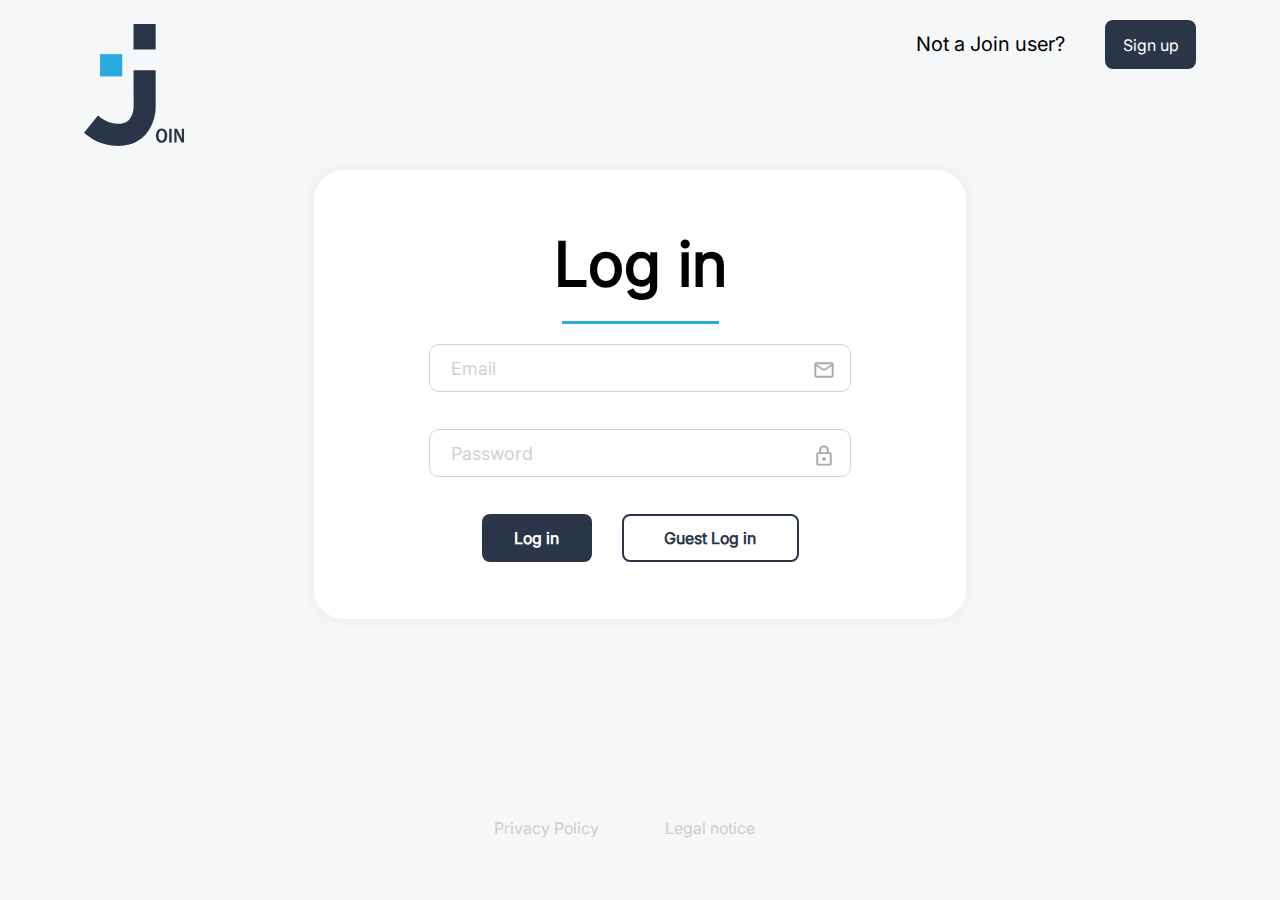
==== commit c5868b1e: "privacy policy and legal-notice update + sign up animation" ====
--- a/index.html
+++ b/index.html
@@ -8,6 +8,9 @@
     <link rel="stylesheet" href="./css/index.css" />
   </head>
   <body onload="init()">
+    <div class="greeting">
+      <img src="./assets/icons/join-logo-big.svg" class="greeting-logo">
+    </div>
     <div class="content">
       <header class="header-login">
         <img src="./assets/icons/join-logo-blue.svg" alt="Join Logo Blue" />
--- a/css/global_Dora.css
+++ b/css/global_Dora.css
@@ -1,13 +1,14 @@
-/* @font-face {
+@font-face {
   font-family: "Inter";
-  src: url(/fonts/Inter/Inter_18pt-Regular.ttf);
-} */
+  src: url(../assets/fonts/Inter/Inter_18pt-Regular.ttf);
+}
 
 * {
   scroll-behavior: smooth;
   box-sizing: border-box;
   margin: 0;
   text-decoration: none;
+  font-family: "Inter", "sans-serif";
 }
 
 html,
@@ -20,6 +21,11 @@
   font-family: "Inter", sans-serif;
   height: 100vh;
   overflow-x: hidden;
+  background-color: rgb(246, 245, 245);
+}
+
+header {
+  background-color: white;
 }
 
 h1 {
@@ -42,6 +48,7 @@
   display: flex;
   flex-direction: column;
   justify-content: space-around;
+  z-index: 3;
 }
 
 .subMenu-btns {
--- a/css/index.css
+++ b/css/index.css
@@ -13,6 +13,7 @@
   display: flex;
   justify-content: space-between;
   padding: 20px;
+  background-color: #f6f7f8;
 }
 
 .header-login-signup {
@@ -217,3 +218,35 @@
 .login-input-pw {
   height: 65px;
 }
+
+.greeting {
+  position: fixed;
+  top: 0;
+  left: 0;
+  width: 100%;
+  height: 100%;
+  background: white;
+  display: flex;
+  justify-content: center;
+  align-items: center;
+  z-index: 9999;
+  transition: opacity 1s ease, transform 1s ease;
+}
+
+.greeting-logo {
+  width: 150px;
+  position: absolute;
+  top: 50%;
+  left: 50%;
+  transform: translate(-50%, -50%);
+  transition: 0.5s ease-in-out;
+}
+
+.greeting.hide {
+  opacity: 0;
+  pointer-events: none;
+}
+
+.greeting-logo.shrink {
+  width: 1px;
+}
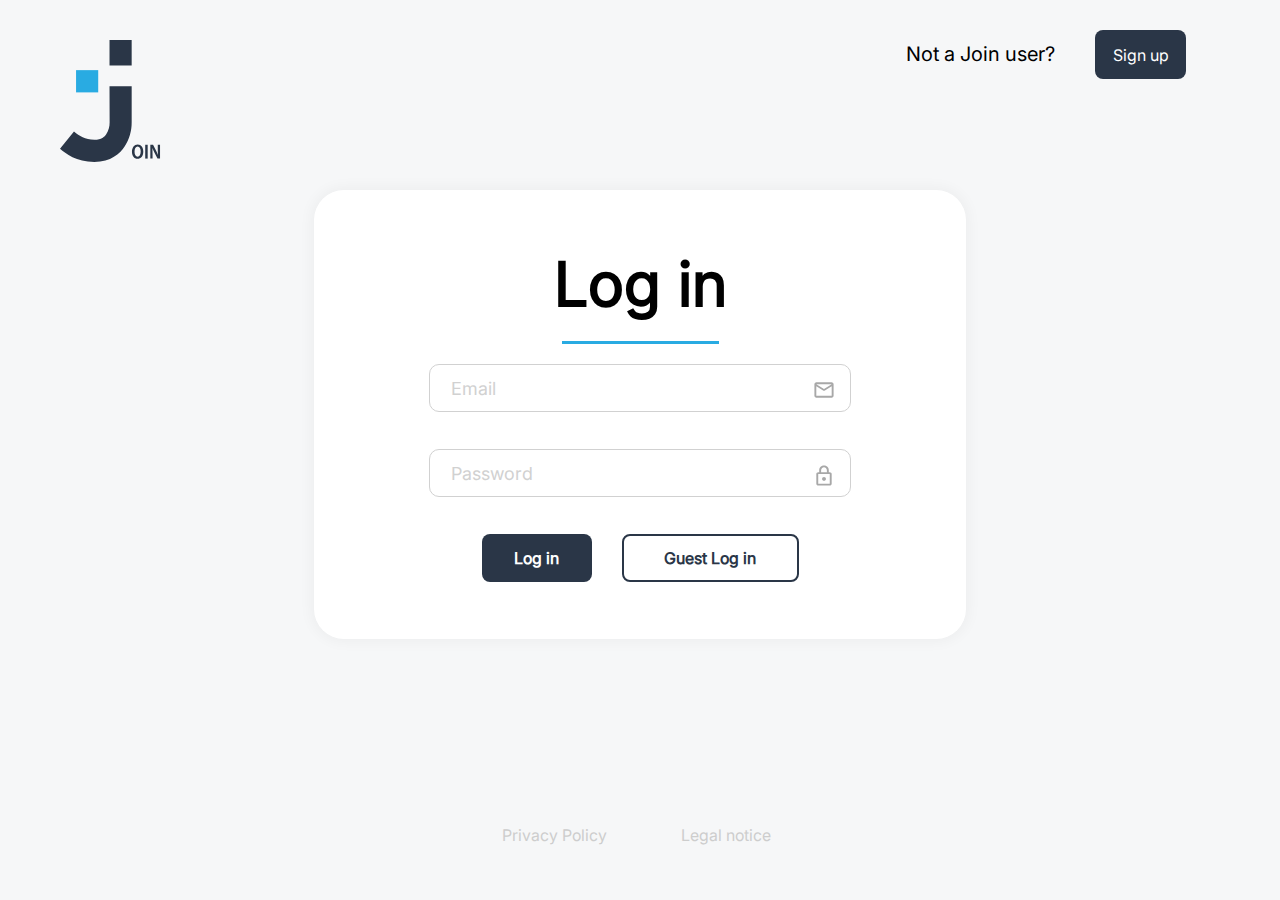
==== commit dfe5f738: "index-login page responsive" ====
--- a/index.html
+++ b/index.html
@@ -6,14 +6,18 @@
     <title>Login</title>
     <link rel="stylesheet" href="./css/global_Dora.css" />
     <link rel="stylesheet" href="./css/index.css" />
+    <link rel="stylesheet" href="./css/responsive/index-resp.css" />
   </head>
   <body onload="init()">
     <div class="greeting">
-      <img src="./assets/icons/join-logo-big.svg" class="greeting-logo">
+      <img src="./assets/icons/join-logo-big.svg" class="greeting-logo" />
     </div>
     <div class="content">
+      <div>
+        <img class="join-header-logo" src="./assets/icons/join-logo-blue.svg" alt="Join Logo Blue" />
+      </div>
       <header class="header-login">
-        <img src="./assets/icons/join-logo-blue.svg" alt="Join Logo Blue" />
+        <!-- <img src="./assets/icons/join-logo-blue.svg" alt="Join Logo Blue" /> -->
         <div class="header-login-signup">
           <p class="signup-1">Not a Join user?</p>
           <a href="./sign-up.html"><span class="signup-2">Sign up</span></a>
@@ -32,14 +36,8 @@
                 type="email"
                 placeholder="Email"
               />
-              <img
-                class="login-input-imgs mail-img"
-                src="./assets/icons/mail.svg"
-                alt=""
-              />
-              <p id="error-email" class="error-msg dp-none">
-                Please enter your email
-              </p>
+              <img class="login-input-imgs mail-img" src="./assets/icons/mail.svg" alt="" />
+              <p id="error-email" class="error-msg dp-none">Please enter your email</p>
               <p id="wrong-email" class="error-msg dp-none">Wrong email</p>
             </div>
             <div class="login-input-pw">
@@ -50,17 +48,9 @@
                 type="password"
                 placeholder="Password"
               />
-              <img
-                class="login-input-imgs pw-img"
-                src="./assets/icons/lock.svg"
-                alt=""
-              />
-              <p id="error-password" class="error-msg dp-none">
-                Please enter your password
-              </p>
-              <p id="wrong-password" class="error-msg dp-none">
-                Wrong password
-              </p>
+              <img class="login-input-imgs pw-img" src="./assets/icons/lock.svg" alt="" />
+              <p id="error-password" class="error-msg dp-none">Please enter your password</p>
+              <p id="wrong-password" class="error-msg dp-none">Wrong password</p>
             </div>
           </div>
           <div class="login-btns">
@@ -70,13 +60,13 @@
         </div>
       </main>
       <footer class="footer-login">
+        <div class="footer-login-signup">
+          <p class="signup-1">Not a Join user?</p>
+          <a href="./sign-up.html"><span class="signup-2">Sign up</span></a>
+        </div>
         <div class="footer-btns">
-          <a href="./privacy-policy.html"
-            ><div class="footer-btn">Privacy Policy</div></a
-          >
-          <a href="./legal-notice.html"
-            ><div class="footer-btn">Legal notice</div></a
-          >
+          <a href="./privacy-policy.html"><div class="footer-btn">Privacy Policy</div></a>
+          <a href="./legal-notice.html"><div class="footer-btn">Legal notice</div></a>
         </div>
       </footer>
     </div>
--- a/css/index.css
+++ b/css/index.css
@@ -11,11 +11,19 @@
 .header-login {
   width: 90%;
   display: flex;
-  justify-content: space-between;
-  padding: 20px;
+  justify-content: flex-end;
+  padding: 30px;
   background-color: #f6f7f8;
 }
 
+.join-header-logo {
+  position: absolute;
+  left: 60px;
+  top: 40px;
+}
+.footer-login-signup {
+  display: none;
+}
 .header-login-signup {
   height: 130px;
   display: flex;
@@ -196,7 +204,11 @@
   height: 35px;
   color: #cdcdcd;
   cursor: pointer;
-}
+  display: flex;
+  justify-content: center;
+  align-items: center;
+}
+
 .footer-btn:hover {
   cursor: pointer;
   color: #29abe2;
--- a/css/responsive/index-resp.css
+++ b/css/responsive/index-resp.css
@@ -0,0 +1,185 @@
+@media (max-width: 1000px) {
+  .login-window {
+    width: 600px;
+    height: 400px;
+    gap: 20px;
+    padding: 0px;
+  }
+  .join-header-logo {
+    width: 90px;
+    height: 90px;
+  }
+
+  h1 {
+    font-size: 50px;
+  }
+
+  .login-separator {
+    width: 127px;
+  }
+
+  .login-inputs input {
+    width: 380px;
+    font-size: 16px;
+  }
+  input::placeholder {
+    font-size: 16px;
+  }
+}
+
+@media (max-width: 900px) {
+  .join-header-logo {
+    width: 75px;
+    height: 75px;
+  }
+}
+
+@media (max-width: 700px) {
+  .join-header-logo {
+    width: 70px;
+    height: 70px;
+  }
+  .login-window {
+    width: 550px;
+    height: 380px;
+  }
+
+  .signup-1 {
+    font-size: 18px;
+  }
+  h1 {
+    font-size: 40px;
+  }
+  .login-separator {
+    width: 87px;
+  }
+  .login-btn,
+  .guest-login-btn {
+    height: 40px;
+  }
+  .login-btn {
+    width: 100px;
+  }
+  .guest-login-btn {
+    width: 130px;
+  }
+  .login-inputs input {
+    width: 370px;
+    height: 40px;
+  }
+
+  .mail-img,
+  .pw-img {
+    height: 20px;
+    width: 20px;
+  }
+  .pw-img {
+    top: 95px;
+  }
+  .mail-img {
+    top: 12px;
+  }
+}
+
+@media (max-width: 600px) {
+  .login-window {
+    width: 460px;
+    height: 390px;
+  }
+}
+
+@media (max-width: 500px) {
+  .header-login {
+    display: none;
+  }
+  .login-window {
+    margin-top: 130px;
+    width: 360px;
+    height: 400px;
+  }
+  .login-inputs input {
+    width: 270px;
+    height: 37px;
+  }
+  .pw-img {
+    top: 75px;
+  }
+  .mail-img {
+    top: 10px;
+  }
+  .login-btns {
+    flex-direction: column;
+    align-items: center;
+    gap: 10px;
+  }
+  .login-btn,
+  .guest-login-btn {
+    width: 150px;
+  }
+  .footer-login {
+    flex-direction: column;
+    gap: 20px;
+  }
+  .footer-login-signup {
+    gap: 20px;
+    display: flex;
+    justify-content: center;
+    align-items: center;
+  }
+  .signup-1 {
+    font-size: 16px;
+  }
+  .signup-2 {
+    width: 100px;
+    height: 45px;
+  }
+  .footer-btns {
+    font-size: 15px;
+    gap: 10px;
+  }
+  .login-inputs {
+    gap: 0px;
+  }
+}
+
+@media (max-width: 400px) {
+  .login-window {
+    width: 280px;
+  }
+  h1 {
+    font-size: 27px;
+  }
+  .login-separator {
+    width: 62px;
+  }
+
+  .login-inputs input {
+    width: 240px;
+    font-size: 13px;
+  }
+  .login-inputs input::placeholder {
+    font-size: 13px;
+  }
+  .login-btn,
+  .guest-login-btn {
+    width: 120px;
+    height: 30px;
+  }
+  .login-btns {
+    font-size: 13px;
+  }
+  .signup-1,
+  .signup-2 {
+    font-size: 15px;
+  }
+  .signup-2 {
+    height: 35px;
+  }
+  .footer-btns {
+    font-size: 12px;
+  }
+
+  .pw-img {
+    top: 75px;
+  }
+}
